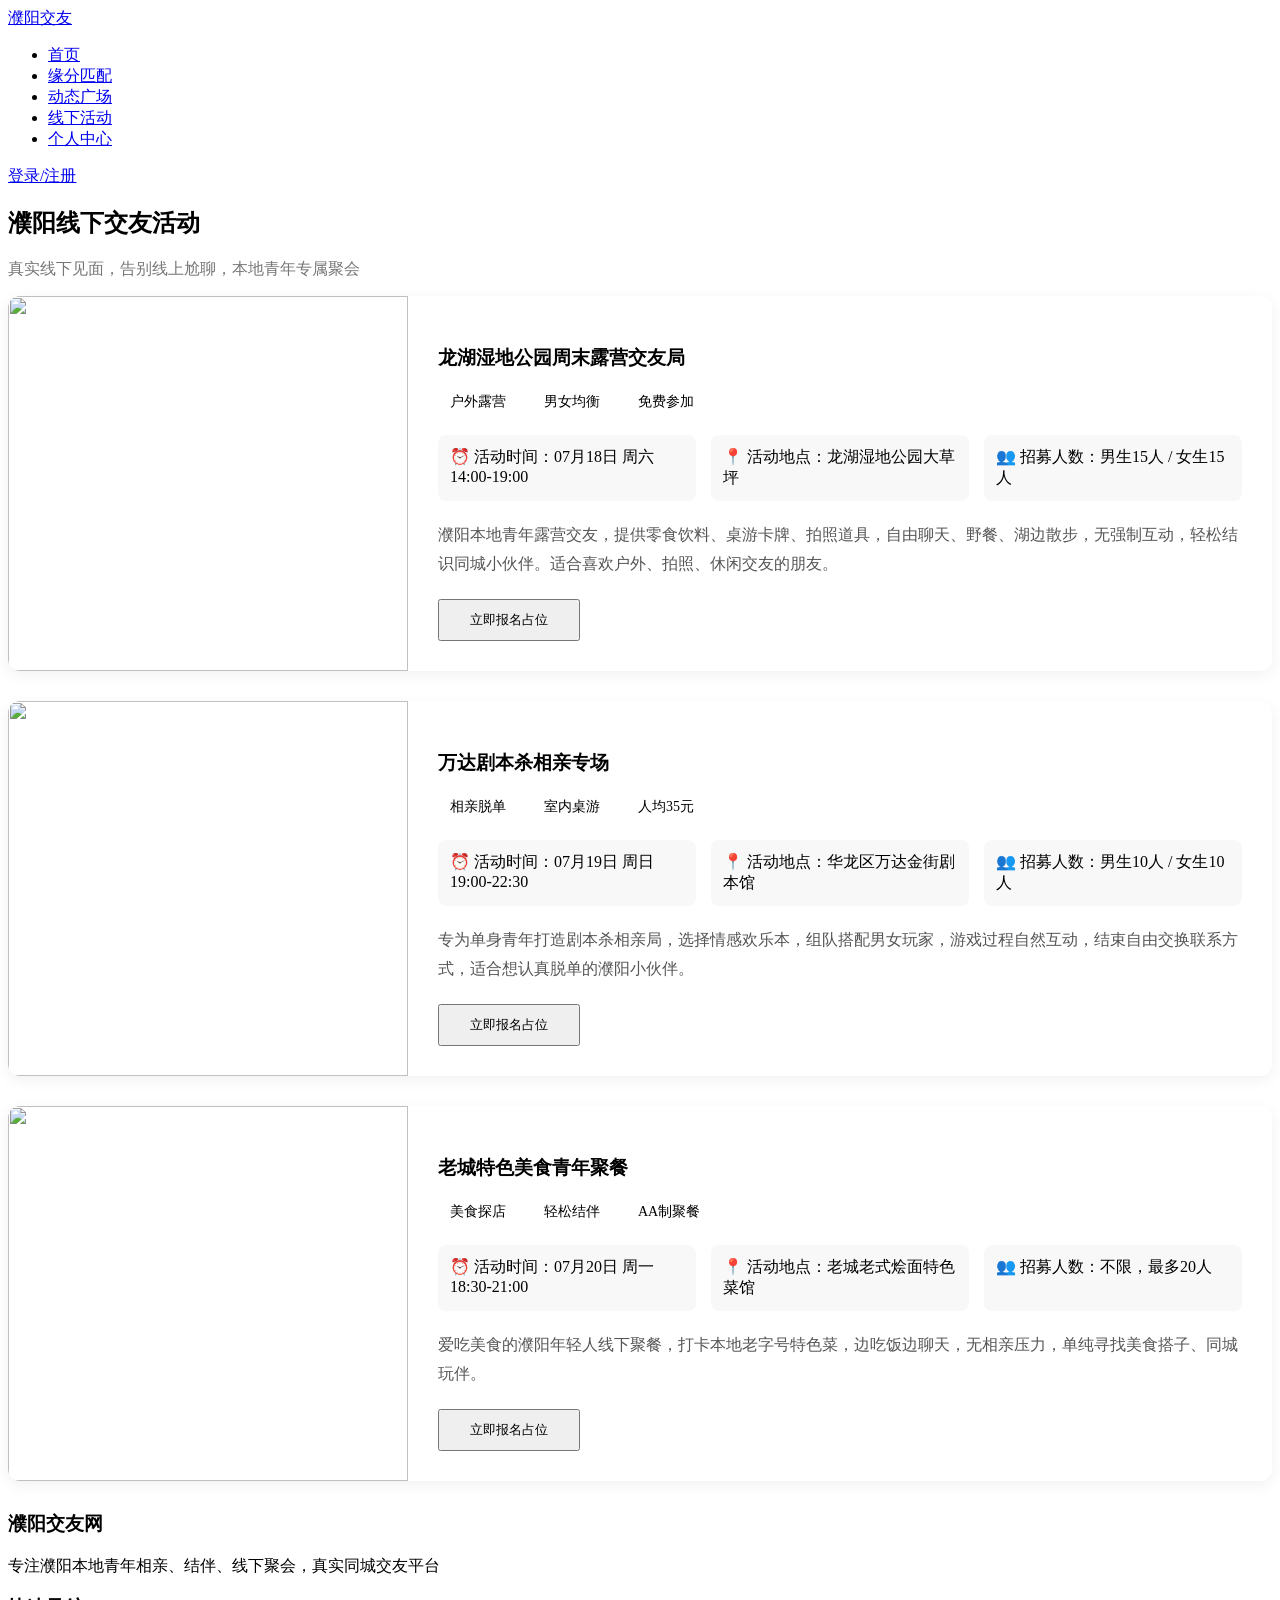
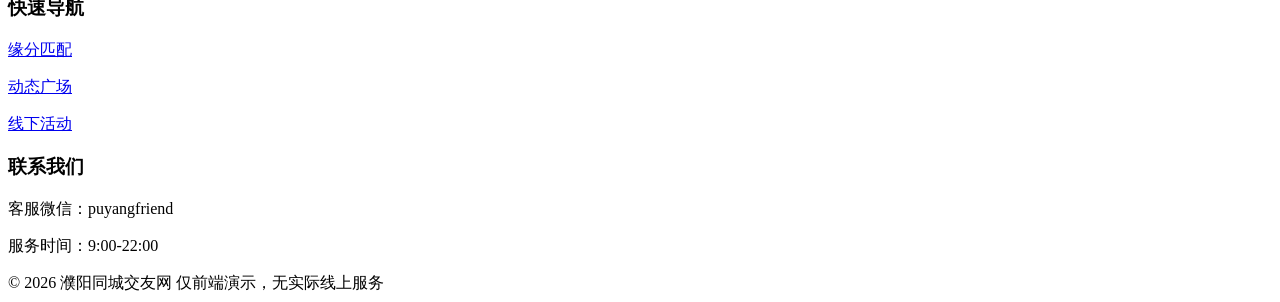
==== activity.html @ 73523944 "Create activity.html" ====
<!DOCTYPE html>
<html lang="zh-CN">
<head>
    <meta charset="UTF-8">
    <meta name="viewport" content="width=device-width, initial-scale=1.0">
    <link rel="stylesheet" href="css/main.css">
    <title>线下活动 - 濮阳同城交友网</title>
    <style>
        .act-full-card {
            background: #fff;
            border-radius: 12px;
            overflow: hidden;
            margin-bottom: 30px;
            box-shadow: 0 4px 15px rgba(0,0,0,0.06);
            display: grid;
            grid-template-columns: 400px 1fr;
        }
        .act-big-img {
            width: 100%;
            height: 100%;
            object-fit: cover;
        }
        .act-detail {
            padding: 30px;
        }
        .act-tag {
            display: inline-block;
            background: var(--light-pink);
            color: var(--main);
            padding: 4px 12px;
            border-radius: 20px;
            font-size:14px;
            margin-right:10px;
        }
        .act-desc {
            margin:20px 0;
            line-height:1.8;
            color:#555;
        }
        .act-info-row {
            display: grid;
            grid-template-columns: repeat(3,1fr);
            gap:15px;
            margin:20px 0;
        }
        .info-item {
            background: #f8f8f8;
            padding:12px;
            border-radius:8px;
        }
        @media(max-width:768px){
            .act-full-card {
                grid-template-columns: 1fr;
            }
            .act-info-row {
                grid-template-columns: 1fr;
            }
        }
    </style>
</head>
<body>
<header>
    <div class="container nav-wrap">
        <a href="index.html" class="logo">濮阳交友</a>
        <ul class="nav-list">
            <li><a href="index.html">首页</a></li>
            <li><a href="match.html">缘分匹配</a></li>
            <li><a href="square.html">动态广场</a></li>
            <li><a href="activity.html" class="active">线下活动</a></li>
            <li><a href="user.html">个人中心</a></li>
        </ul>
        <a href="login.html" class="login-btn">登录/注册</a>
    </div>
</header>

<div class="container">
    <div class="section-title">
        <h2>濮阳线下交友活动</h2>
        <p style="margin-top:10px;color:#777;">真实线下见面，告别线上尬聊，本地青年专属聚会</p>
    </div>

    <!-- 活动1 -->
    <div class="act-full-card">
        <img src="https://picsum.photos/id/1036/400/320" class="act-big-img">
        <div class="act-detail">
            <h3>龙湖湿地公园周末露营交友局</h3>
            <div style="margin:10px 0;">
                <span class="act-tag">户外露营</span>
                <span class="act-tag">男女均衡</span>
                <span class="act-tag">免费参加</span>
            </div>
            <div class="act-info-row">
                <div class="info-item">⏰ 活动时间：07月18日 周六 14:00-19:00</div>
                <div class="info-item">📍 活动地点：龙湖湿地公园大草坪</div>
                <div class="info-item">👥 招募人数：男生15人 / 女生15人</div>
            </div>
            <div class="act-desc">
                濮阳本地青年露营交友，提供零食饮料、桌游卡牌、拍照道具，自由聊天、野餐、湖边散步，无强制互动，轻松结识同城小伙伴。适合喜欢户外、拍照、休闲交友的朋友。
            </div>
            <button class="submit-btn" style="width:auto;padding:10px 30px;">立即报名占位</button>
        </div>
    </div>

    <!-- 活动2 -->
    <div class="act-full-card">
        <img src="https://picsum.photos/id/1060/400/320" class="act-big-img">
        <div class="act-detail">
            <h3>万达剧本杀相亲专场</h3>
            <div style="margin:10px 0;">
                <span class="act-tag">相亲脱单</span>
                <span class="act-tag">室内桌游</span>
                <span class="act-tag">人均35元</span>
            </div>
            <div class="act-info-row">
                <div class="info-item">⏰ 活动时间：07月19日 周日 19:00-22:30</div>
                <div class="info-item">📍 活动地点：华龙区万达金街剧本馆</div>
                <div class="info-item">👥 招募人数：男生10人 / 女生10人</div>
            </div>
            <div class="act-desc">
                专为单身青年打造剧本杀相亲局，选择情感欢乐本，组队搭配男女玩家，游戏过程自然互动，结束自由交换联系方式，适合想认真脱单的濮阳小伙伴。
            </div>
            <button class="submit-btn" style="width:auto;padding:10px 30px;">立即报名占位</button>
        </div>
    </div>

    <!-- 活动3 -->
    <div class="act-full-card">
        <img src="https://picsum.photos/id/1080/400/320" class="act-big-img">
        <div class="act-detail">
            <h3>老城特色美食青年聚餐</h3>
            <div style="margin:10px 0;">
                <span class="act-tag">美食探店</span>
                <span class="act-tag">轻松结伴</span>
                <span class="act-tag">AA制聚餐</span>
            </div>
            <div class="act-info-row">
                <div class="info-item">⏰ 活动时间：07月20日 周一 18:30-21:00</div>
                <div class="info-item">📍 活动地点：老城老式烩面特色菜馆</div>
                <div class="info-item">👥 招募人数：不限，最多20人</div>
            </div>
            <div class="act-desc">
                爱吃美食的濮阳年轻人线下聚餐，打卡本地老字号特色菜，边吃饭边聊天，无相亲压力，单纯寻找美食搭子、同城玩伴。
            </div>
            <button class="submit-btn" style="width:auto;padding:10px 30px;">立即报名占位</button>
        </div>
    </div>
</div>

<footer>
    <div class="container">
        <div class="foot-row">
            <div class="foot-col">
                <h3>濮阳交友网</h3>
                <p>专注濮阳本地青年相亲、结伴、线下聚会，真实同城交友平台</p>
            </div>
            <div class="foot-col">
                <h3>快速导航</h3>
                <p><a href="match.html">缘分匹配</a></p>
                <p><a href="square.html">动态广场</a></p>
                <p><a href="activity.html">线下活动</a></p>
            </div>
            <div class="foot-col">
                <h3>联系我们</h3>
                <p>客服微信：puyangfriend</p>
                <p>服务时间：9:00-22:00</p>
            </div>
        </div>
        <div class="copyright">
            © 2026 濮阳同城交友网 仅前端演示，无实际线上服务
        </div>
    </div>
</footer>

<script src="js/app.js"></script>
<script>
    document.querySelectorAll(".submit-btn").forEach(btn=>{
        btn.onclick = function(){
            alert("报名提交成功，活动前会弹窗提醒你！");
        }
    })
</script>
</body>
</html>
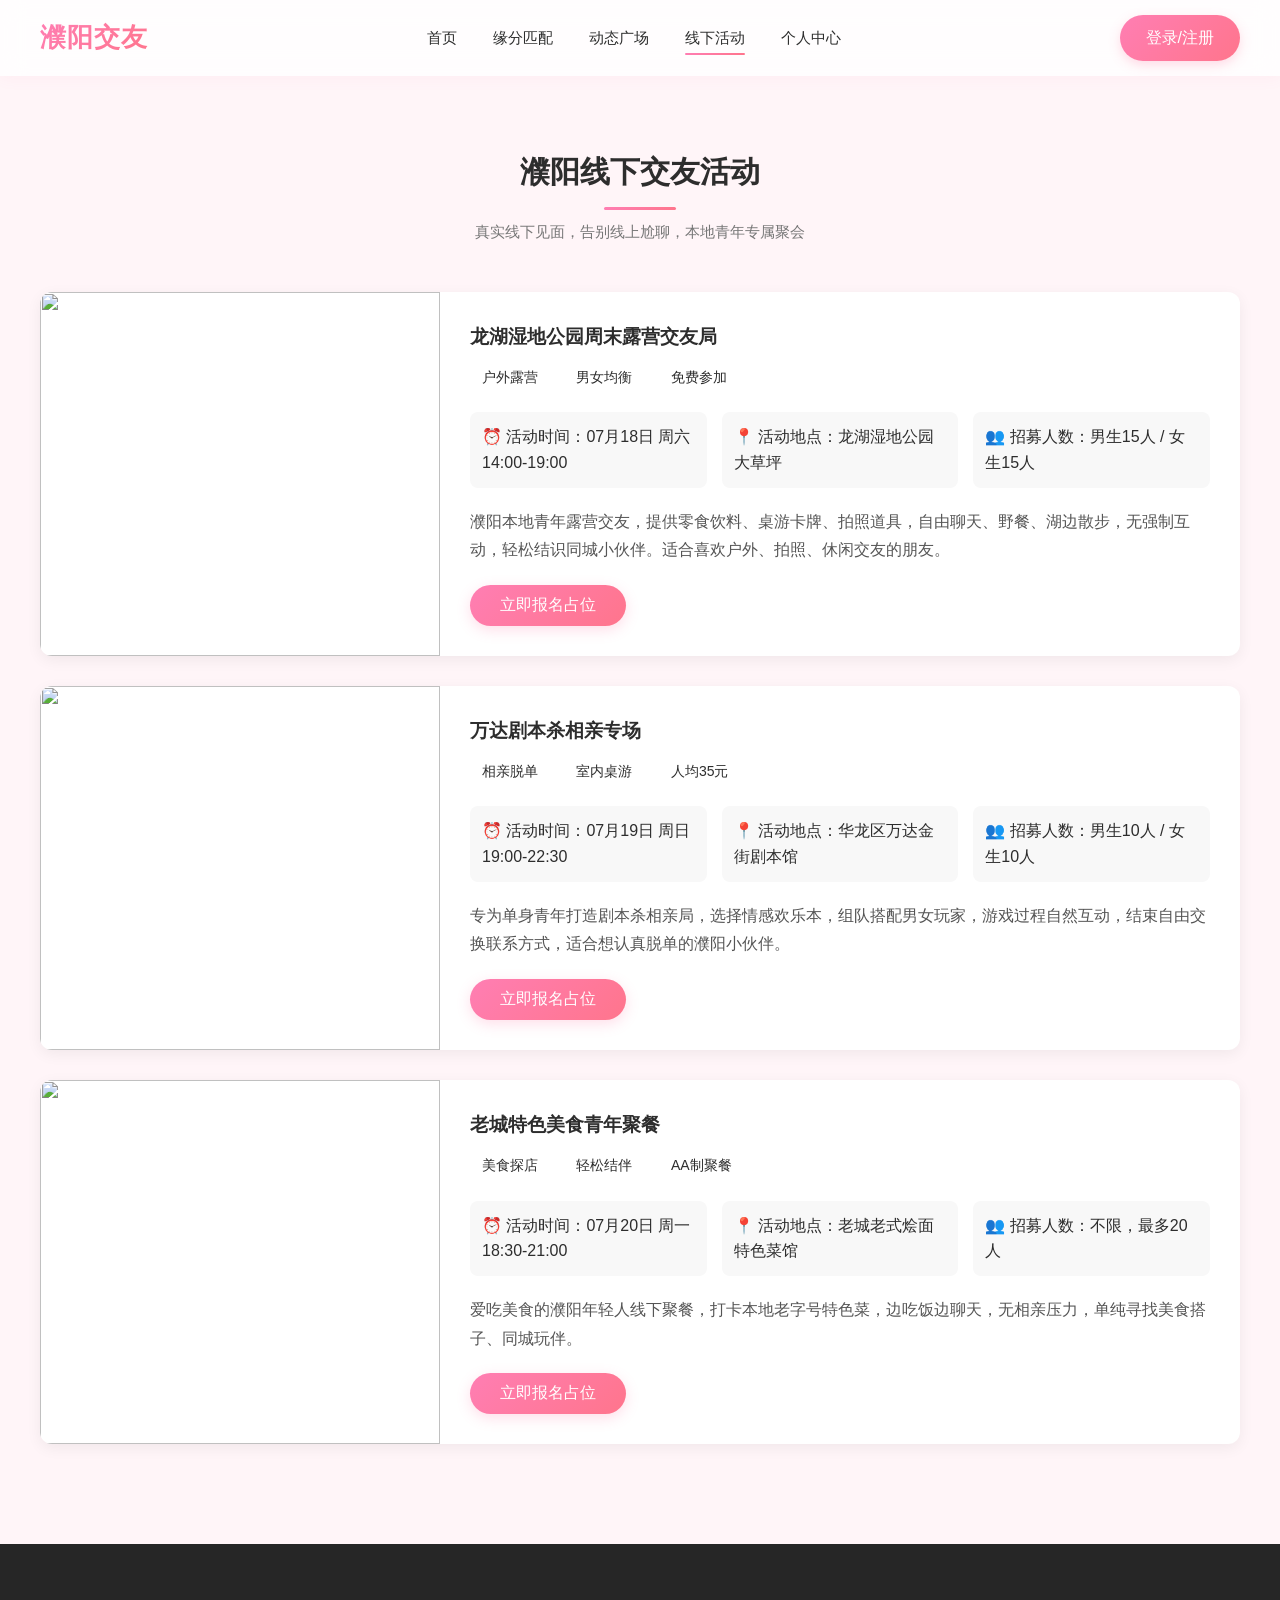
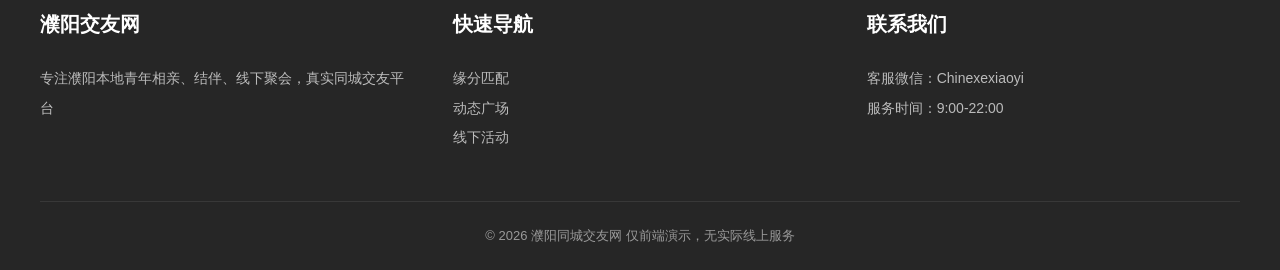
==== commit d8ff39aa: "Update customer service WeChat contact" ====
--- a/activity.html
+++ b/activity.html
@@ -161,7 +161,7 @@
             </div>
             <div class="foot-col">
                 <h3>联系我们</h3>
-                <p>客服微信：puyangfriend</p>
+                <p>客服微信：Chinexexiaoyi</p>
                 <p>服务时间：9:00-22:00</p>
             </div>
         </div>
--- a/css/main.css
+++ b/css/main.css
@@ -0,0 +1,520 @@
+* {
+    margin: 0;
+    padding: 0;
+    box-sizing: border-box;
+    font-family: "PingFang SC", "Microsoft YaHei", sans-serif;
+}
+:root {
+    --primary: #ff6b9d;
+    --primary-light: #ffb4c9;
+    --primary-gradient: linear-gradient(135deg, #ff7eb3 0%, #ff758c 100%);
+    --soft-bg: #fff5f8;
+    --white: #ffffff;
+    --text-dark: #2d2d2d;
+    --text-gray: #888888;
+    --light-border: #ffe4ec;
+    --shadow-soft: 0 4px 20px rgba(255, 107, 157, 0.08);
+    --shadow-hover: 0 10px 30px rgba(255, 107, 157, 0.18);
+    --radius-sm: 8px;
+    --radius-md: 14px;
+    --radius-lg: 24px;
+    --radius-full: 999px;
+}
+body {
+    background-color: var(--soft-bg);
+    color: var(--text-dark);
+    line-height: 1.6;
+}
+a {
+    text-decoration: none;
+    color: inherit;
+    transition: all 0.25s ease;
+}
+ul {
+    list-style: none;
+}
+button, input, select, textarea {
+    font-family: inherit;
+    border: none;
+    outline: none;
+}
+.container {
+    max-width: 1240px;
+    margin: 0 auto;
+    padding: 0 20px;
+}
+
+/* 毛玻璃导航栏 */
+header {
+    position: sticky;
+    top: 0;
+    z-index: 999;
+    backdrop-filter: blur(12px);
+    background: rgba(255, 255, 255, 0.82);
+    box-shadow: 0 2px 15px rgba(255, 107, 157, 0.06);
+}
+.nav-wrap {
+    display: flex;
+    justify-content: space-between;
+    align-items: center;
+    height: 76px;
+}
+.logo {
+    font-size: 26px;
+    font-weight: 700;
+    background: var(--primary-gradient);
+    -webkit-background-clip: text;
+    color: transparent;
+    letter-spacing: 1px;
+}
+.nav-list {
+    display: flex;
+    gap: 36px;
+    align-items: center;
+}
+.nav-list a {
+    font-size: 15px;
+    font-weight: 500;
+    padding: 9px 0;
+    position: relative;
+    color: var(--text-dark);
+}
+.nav-list a::after {
+    content: "";
+    position: absolute;
+    width: 0;
+    height: 2.5px;
+    bottom: 0;
+    left: 0;
+    background: var(--primary-gradient);
+    border-radius: var(--radius-full);
+    transition: width 0.3s ease;
+}
+.nav-list a.active::after,
+.nav-list a:hover::after {
+    width: 100%;
+}
+.login-btn {
+    background: var(--primary-gradient);
+    color: #fff;
+    padding: 10px 26px;
+    border-radius: var(--radius-full);
+    font-weight: 500;
+    box-shadow: 0 4px 12px rgba(255, 107, 157, 0.25);
+}
+.login-btn:hover {
+    transform: translateY(-2px);
+    box-shadow: 0 6px 18px rgba(255, 107, 157, 0.32);
+}
+
+/* 渐变氛围感Banner */
+.banner {
+    height: 440px;
+    border-radius: 0 0 var(--radius-lg) var(--radius-lg);
+    background: var(--primary-gradient);
+    position: relative;
+    overflow: hidden;
+    display: flex;
+    align-items: center;
+}
+.banner::before {
+    content: "";
+    position: absolute;
+    width: 320px;
+    height: 320px;
+    background: rgba(255,255,255,0.12);
+    border-radius: 50%;
+    top: -120px;
+    right: -80px;
+}
+.banner::after {
+    content: "";
+    position: absolute;
+    width: 180px;
+    height: 180px;
+    background: rgba(255,255,255,0.08);
+    border-radius: 50%;
+    bottom: -60px;
+    left: 120px;
+}
+.banner-text {
+    position: relative;
+    z-index: 2;
+    color: #fff;
+}
+.banner-text h1 {
+    font-size: 46px;
+    line-height: 1.3;
+    margin-bottom: 18px;
+    text-shadow: 0 2px 10px rgba(0,0,0,0.08);
+}
+.banner-text p {
+    font-size: 19px;
+    opacity: 0.95;
+    margin-bottom: 36px;
+    max-width: 620px;
+}
+.banner-btn {
+    background: #fff;
+    color: var(--primary);
+    padding: 14px 38px;
+    border-radius: var(--radius-full);
+    font-weight: 600;
+    font-size: 16px;
+    box-shadow: 0 6px 16px rgba(0,0,0,0.12);
+}
+.banner-btn:hover {
+    transform: translateY(-3px);
+    box-shadow: 0 10px 24px rgba(0,0,0,0.16);
+}
+
+/* 板块标题美化 */
+.section-title {
+    text-align: center;
+    margin: 72px 0 48px;
+}
+.section-title h2 {
+    font-size: 30px;
+    color: var(--text-dark);
+    position: relative;
+    display: inline-block;
+    padding-bottom: 14px;
+}
+.section-title h2::after {
+    content: "";
+    width: 72px;
+    height: 3.5px;
+    background: var(--primary-gradient);
+    border-radius: var(--radius-full);
+    position: absolute;
+    bottom: 0;
+    left: 50%;
+    transform: translateX(-50%);
+}
+.section-title p {
+    margin-top: 12px;
+    color: var(--text-gray);
+    font-size: 15px;
+}
+
+/* 用户卡片 轻奢圆角悬浮 */
+.user-row {
+    display: grid;
+    grid-template-columns: repeat(4, 1fr);
+    gap: 26px;
+}
+.user-card {
+    background: var(--white);
+    border-radius: var(--radius-md);
+    overflow: hidden;
+    box-shadow: var(--shadow-soft);
+    transition: all 0.3s ease;
+    border: 1px solid var(--light-border);
+}
+.user-card:hover {
+    transform: translateY(-10px);
+    box-shadow: var(--shadow-hover);
+}
+.user-img {
+    width: 100%;
+    height: 260px;
+    object-fit: cover;
+}
+.user-info {
+    padding: 20px;
+}
+.user-name {
+    font-size: 19px;
+    font-weight: 600;
+    display: flex;
+    justify-content: space-between;
+    align-items: center;
+}
+.user-tag {
+    font-size: 13px;
+    padding: 3px 10px;
+    background: var(--primary-light);
+    color: var(--primary);
+    border-radius: var(--radius-full);
+}
+.user-desc {
+    color: var(--text-gray);
+    margin: 10px 0;
+    font-size: 14px;
+}
+.user-area {
+    font-size: 13px;
+    color: #999;
+    display: flex;
+    align-items: center;
+    gap: 4px;
+}
+.card-btn {
+    width: 100%;
+    margin-top: 16px;
+    padding: 10px;
+    border: 1.5px solid var(--primary);
+    color: var(--primary);
+    background: transparent;
+    border-radius: var(--radius-full);
+    cursor: pointer;
+    font-weight: 500;
+    transition: all 0.25s ease;
+}
+.card-btn:hover {
+    background: var(--primary-gradient);
+    color: #fff;
+    border-color: transparent;
+}
+
+/* 活动卡片 */
+.activity-row {
+    display: grid;
+    grid-template-columns: repeat(3,1fr);
+    gap: 26px;
+}
+.activity-card {
+    background: var(--white);
+    border-radius: var(--radius-md);
+    overflow: hidden;
+    box-shadow: var(--shadow-soft);
+    border: 1px solid var(--light-border);
+    transition: 0.3s;
+}
+.activity-card:hover {
+    transform: translateY(-8px);
+    box-shadow: var(--shadow-hover);
+}
+.activity-img {
+    width: 100%;
+    height: 210px;
+    object-fit: cover;
+}
+.activity-info {
+    padding: 20px;
+}
+.activity-info h4 {
+    font-size: 18px;
+    margin-bottom: 10px;
+}
+.activity-time {
+    color: var(--primary);
+    font-size: 14px;
+    margin-bottom: 6px;
+}
+
+/* 页脚美化 */
+footer {
+    background: #262626;
+    color: #cccccc;
+    padding: 64px 0 24px;
+    margin-top: 100px;
+}
+.foot-row {
+    display: grid;
+    grid-template-columns: repeat(3,1fr);
+    gap: 40px;
+}
+.foot-col h3 {
+    color: #fff;
+    font-size: 20px;
+    margin-bottom: 24px;
+}
+.foot-col p, .foot-col a {
+    line-height: 2.1;
+    font-size: 14px;
+    color: #bbbbbb;
+}
+.foot-col a:hover {
+    color: var(--primary-light);
+}
+.copyright {
+    text-align: center;
+    margin-top: 48px;
+    padding-top: 24px;
+    border-top: 1px solid #383838;
+    font-size: 13px;
+    color: #999;
+}
+
+/* 表单页面美化 */
+.form-box {
+    max-width: 520px;
+    background: var(--white);
+    margin: 90px auto;
+    padding: 48px;
+    border-radius: var(--radius-lg);
+    box-shadow: var(--shadow-soft);
+    border: 1px solid var(--light-border);
+}
+.form-box h2 {
+    text-align: center;
+    font-size: 28px;
+    margin-bottom: 36px;
+    background: var(--primary-gradient);
+    -webkit-background-clip: text;
+    color: transparent;
+}
+.form-item {
+    margin-bottom: 24px;
+}
+.form-item label {
+    display: block;
+    margin-bottom: 10px;
+    font-weight: 500;
+    font-size: 15px;
+}
+.form-item input, .form-item select, .form-item textarea {
+    width: 100%;
+    padding: 14px 16px;
+    border: 1.5px solid #eee;
+    border-radius: var(--radius-md);
+    font-size: 15px;
+    transition: border 0.25s;
+}
+.form-item input:focus, .form-item select:focus, .form-item textarea:focus {
+    border-color: var(--primary-light);
+}
+.submit-btn {
+    width: 100%;
+    padding: 14px;
+    background: var(--primary-gradient);
+    color: #fff;
+    border-radius: var(--radius-full);
+    font-size: 16px;
+    font-weight: 500;
+    cursor: pointer;
+    box-shadow: 0 4px 14px rgba(255,107,157,0.22);
+    transition: 0.25s;
+}
+.submit-btn:hover {
+    transform: translateY(-2px);
+    box-shadow: 0 7px 20px rgba(255,107,157,0.3);
+}
+
+/* 聊天页面高级样式 */
+.chat-wrap {
+    display: flex;
+    background: var(--white);
+    height: 640px;
+    margin: 50px 0;
+    border-radius: var(--radius-lg);
+    overflow: hidden;
+    box-shadow: var(--shadow-soft);
+    border: 1px solid var(--light-border);
+}
+.chat-left {
+    width: 320px;
+    border-right: 1px solid #f1f1f1;
+    overflow-y: auto;
+}
+.chat-user-item {
+    padding: 18px 22px;
+    border-bottom: 1px solid #f7f7f7;
+    cursor: pointer;
+    transition: background 0.2s;
+}
+.chat-user-item:hover {
+    background: var(--soft-bg);
+}
+.chat-right {
+    flex: 1;
+    display: flex;
+    flex-direction: column;
+}
+.chat-content {
+    flex: 1;
+    padding: 24px;
+    overflow-y: auto;
+    background: #fdf7f9;
+}
+.msg-self {
+    text-align: right;
+    margin: 12px 0;
+}
+.msg-self span {
+    display: inline-block;
+    background: var(--primary-gradient);
+    color: #fff;
+    padding: 10px 16px;
+    border-radius: 20px 4px 20px 20px;
+    max-width: 72%;
+    line-height: 1.5;
+}
+.msg-other {
+    text-align: left;
+    margin: 12px 0;
+}
+.msg-other span {
+    display: inline-block;
+    background: #fff;
+    padding: 10px 16px;
+    border-radius: 4px 20px 20px 20px;
+    max-width: 72%;
+    box-shadow: 0 2px 8px rgba(0,0,0,0.06);
+}
+.chat-input {
+    display: flex;
+    padding: 20px;
+    border-top: 1px solid #f1f1f1;
+    gap: 14px;
+}
+.chat-input input {
+    flex: 1;
+    padding: 12px 20px;
+    border: 1.5px solid #eee;
+    border-radius: var(--radius-full);
+    font-size: 15px;
+}
+.chat-input input:focus {
+    border-color: var(--primary-light);
+}
+.chat-input button {
+    padding: 12px 28px;
+    background: var(--primary-gradient);
+    color: #fff;
+    border-radius: var(--radius-full);
+    cursor: pointer;
+    font-weight: 500;
+}
+
+/* 移动端适配 */
+@media(max-width:992px){
+    .user-row {
+        grid-template-columns: repeat(2,1fr);
+    }
+    .activity-row {
+        grid-template-columns: repeat(2,1fr);
+    }
+    .banner-text h1 {
+        font-size: 34px;
+    }
+}
+@media(max-width:768px){
+    .nav-list {
+        display: none;
+    }
+    .user-row, .activity-row {
+        grid-template-columns: 1fr;
+    }
+    .banner {
+        height: 340px;
+    }
+    .banner-text h1 {
+        font-size: 28px;
+    }
+    .chat-wrap {
+        flex-direction: column;
+        height: auto;
+    }
+    .chat-left {
+        width: 100%;
+        height: 240px;
+        border-right: none;
+        border-bottom: 1px solid #f1f1f1;
+    }
+    .foot-row {
+        grid-template-columns: 1fr;
+        gap: 32px;
+    }
+}
